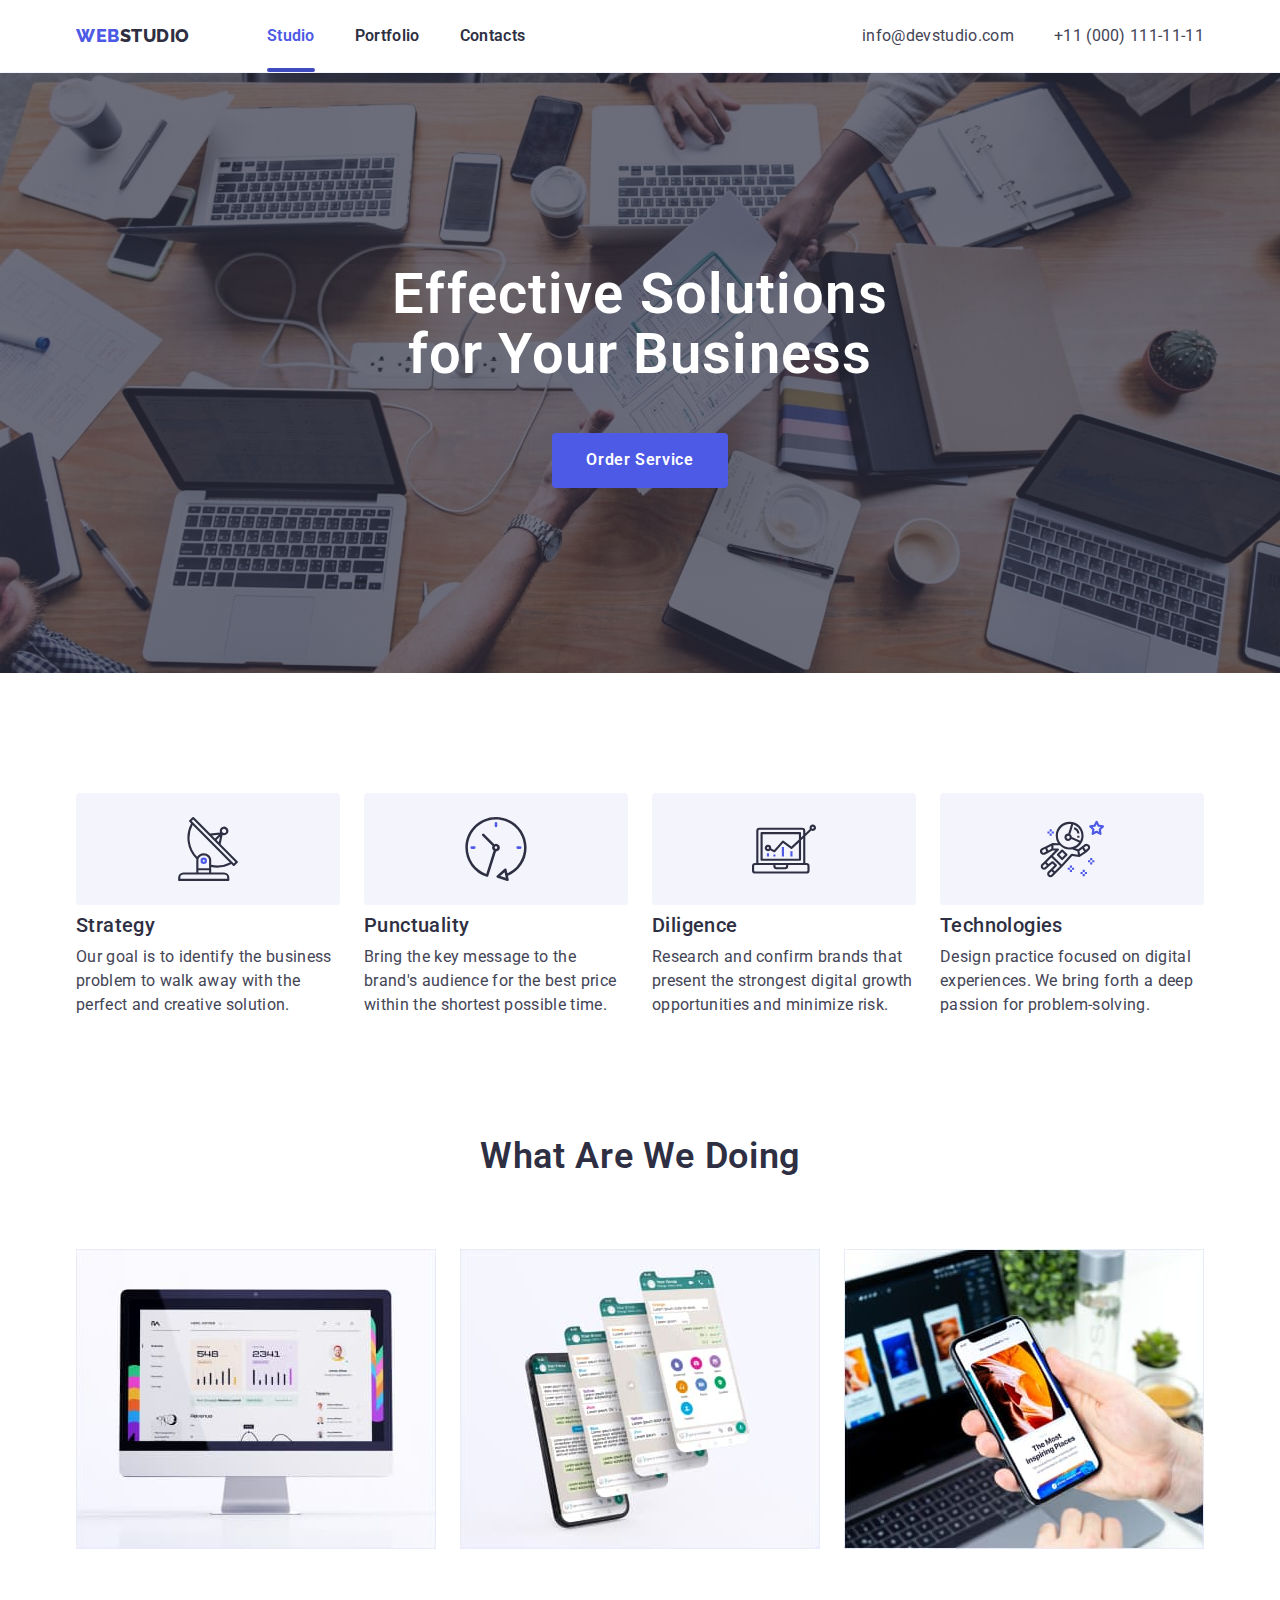
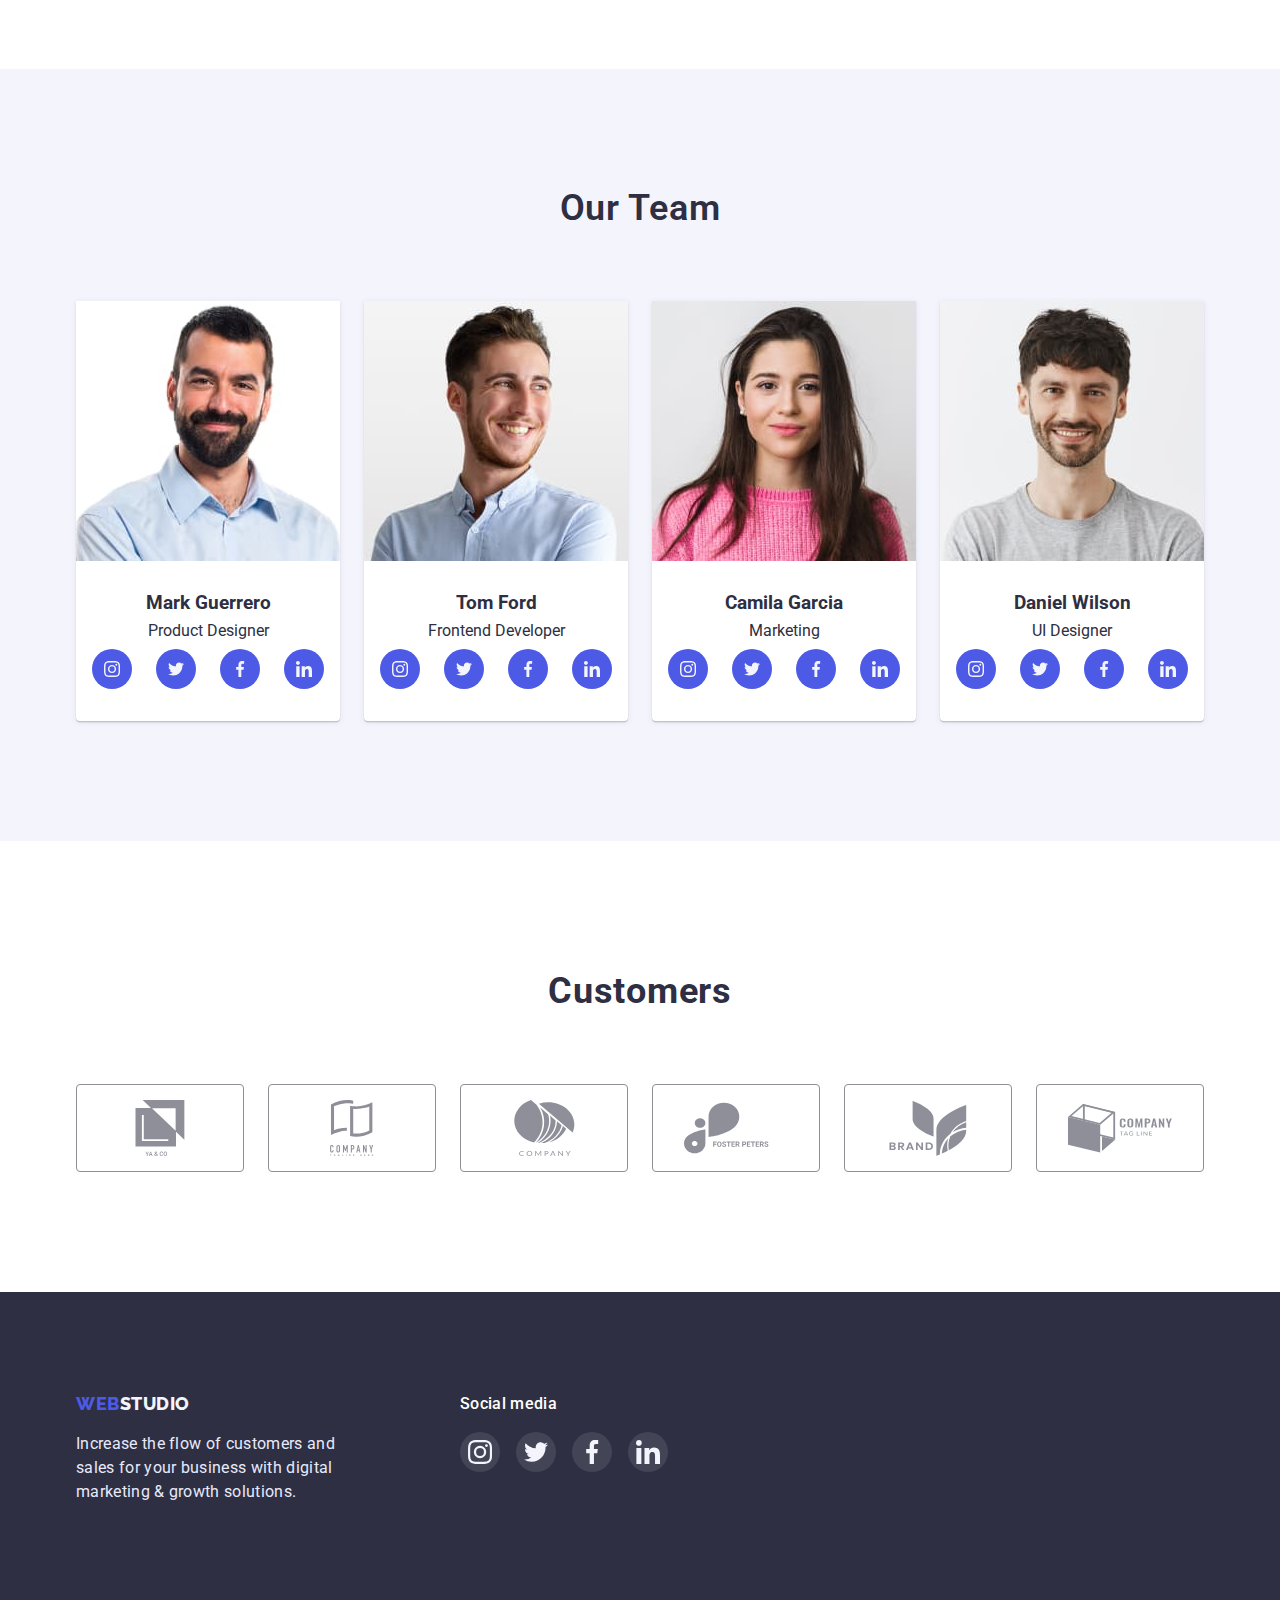
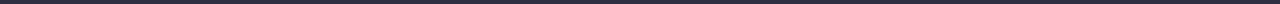
==== index.html @ 2e9d2b11 "hw6" ====
<!DOCTYPE html>
<html lang="en">
  <head>
    <meta charset="UTF-8" />
    <meta http-equiv="X-UA-Compatible" content="IE=edge" />
    <meta name="viewport" content="width=device-width, initial-scale=1.0" />
    <title>Webstudio</title>

    <link rel="preconnect" href="https://fonts.googleapis.com" />
    <link rel="preconnect" href="https://fonts.gstatic.com" crossorigin />
    <link
      href="https://fonts.googleapis.com/css2?family=Montserrat:wght@400;700&family=Raleway:wght@800&family=Roboto:wght@400;500;700;900&display=swap"
      rel="stylesheet"
    />
    <link
      rel="stylesheet"
      href="https://cdnjs.cloudflare.com/ajax/libs/modern-normalize/1.1.0/modern-normalize.min.css"
    />

    <link rel="stylesheet" href="./css/styles.css" />
  </head>
  <body>
    <header class="header">
      <div class="main-header container">
        <nav class="div-line">
          <a href="" class="webstudio link">Web<span>studio</span></a>
          <ul class="site-nav list">
            <li class="items">
              <a href="./index.html" class="studio link current">Studio</a>
            </li>
            <li class="items">
              <a href="./portfolio.html" class="portfolio link">Portfolio</a>
            </li>
            <li class="items"><a href="" class="contacts link">Contacts</a></li>
          </ul>
        </nav>
        <ul class="contacts-nav list">
          <li class="items-contacts">
            <a href="mailto:info@devstudio.com" class="mailto link">
              info@devstudio.com</a
            >
          </li>
          <li class="items-contacts">
            <a href="tel:+110001111111" class="tel link">
              +11 (000) 111-11-11</a
            >
          </li>
        </ul>
      </div>
    </header>
    <main>
      <div class="overlay">
        <section class="section-h1">
          <div class="container">
            <h1 class="main-title">Effective Solutions for Your Business</h1>
            <button type="button" class="oder-service-button" data-modal-open>
              Order Service
            </button>
          </div>
        </section>
      </div>
      <section class="section">
        <div class="container">
          <h2 class="visually-hidden">Our skills</h2>
          <ul class="our-skills-list list">
            <li class="skills-items">
              <div class="skills-icons">
                <svg width="64px" height="64px">
                  <use href="./images/icons.svg#icon-antenna"></use>
                </svg>
              </div>
              <h3 class="strategy">Strategy</h3>
              <p class="strategy-paragraph">
                Our goal is to identify the business problem to walk away with
                the perfect and creative solution.
              </p>
            </li>
            <li class="skills-items">
              <div class="skills-icons">
                <svg width="64px" height="64px">
                  <use href="./images/icons.svg#icon-clock"></use>
                </svg>
              </div>
              <h3 class="punctuality">Punctuality</h3>
              <p class="punctuality-paragraph">
                Bring the key message to the brand's audience for the best price
                within the shortest possible time.
              </p>
            </li>
            <li class="skills-items">
              <div class="skills-icons">
                <svg width="64px" height="64px">
                  <use href="./images/icons.svg#icon-diagram"></use>
                </svg>
              </div>
              <h3 class="diligence">Diligence</h3>
              <p class="diligence-paragraph">
                Research and confirm brands that present the strongest digital
                growth opportunities and minimize risk.
              </p>
            </li>
            <li class="skills-items">
              <div class="skills-icons">
                <svg width="64px" height="64px">
                  <use href="./images/icons.svg#icon-astronaut"></use>
                </svg>
              </div>
              <h3 class="technologies">Technologies</h3>
              <p class="technologies-paragraph">
                Design practice focused on digital experiences. We bring forth a
                deep passion for problem-solving.
              </p>
            </li>
          </ul>
        </div>
      </section>
      <section class="section-additional">
        <div class="container">
          <h2 class="services">What Are We Doing</h2>
          <ul class="services-list list">
            <li class="services-items">
              <img
                src="./images/imagine1.jpg"
                alt="img"
                width="360"
                height="300"
              />
            </li>
            <li class="services-items">
              <img
                src="./images/imagine2.jpg"
                alt="img"
                width="360"
                height="300"
              />
            </li>
            <li class="services-items">
              <img
                src="./images/imagine3.jpg"
                alt="img"
                width="360"
                height="300"
              />
            </li>
          </ul>
        </div>
      </section>
      <section class="section-our-team section">
        <div class="container">
          <h2 class="our-team">Our Team</h2>
          <ul class="our-team-list list">
            <li class="our-team-items">
              <img
                src="./images/imgman1.jpg"
                alt="img"
                width="264"
                height="260"
              />
              <div class="staff-main">
                <h3 class="staff">Mark Guerrero</h3>
                <p>Product Designer</p>
                <ul class="our-team-social-list list">
                  <li class="our-team-social-item">
                    <a href="" class="our-team-social-link link">
                      <svg class="our-team-icons" width="16px" height="16px">
                        <use href="./images/icons.svg#icon-instagram"></use>
                      </svg>
                    </a>
                  </li>
                  <li class="our-team-social-item">
                    <a href="" class="our-team-social-link link">
                      <svg class="our-team-icons" width="16px" height="16px">
                        <use href="./images/icons.svg#icon-twitter"></use>
                      </svg>
                    </a>
                  </li>
                  <li class="our-team-social-item">
                    <a href="" class="our-team-social-link link">
                      <svg class="our-team-icons" width="16px" height="16px">
                        <use href="./images/icons.svg#icon-facebook"></use>
                      </svg>
                    </a>
                  </li>
                  <li class="our-team-social-item">
                    <a href="" class="our-team-social-link link">
                      <svg class="our-team-icons" width="16px" height="16px">
                        <use href="./images/icons.svg#icon-linkedin"></use>
                      </svg>
                    </a>
                  </li>
                </ul>
              </div>
            </li>
            <li class="our-team-items">
              <img
                src="./images/imgman2.jpg"
                alt="img"
                width="264"
                height="260"
              />
              <div class="staff-main">
                <h3 class="staff">Tom Ford</h3>
                <p>Frontend Developer</p>
                <ul class="our-team-social-list list">
                  <li class="our-team-social-item">
                    <a href="" class="our-team-social-link link">
                      <svg class="our-team-icons" width="16px" height="16px">
                        <use href="./images/icons.svg#icon-instagram"></use>
                      </svg>
                    </a>
                  </li>
                  <li class="our-team-social-item">
                    <a href="" class="our-team-social-link link">
                      <svg class="our-team-icons" width="16px" height="16px">
                        <use href="./images/icons.svg#icon-twitter"></use>
                      </svg>
                    </a>
                  </li>
                  <li class="our-team-social-item">
                    <a href="" class="our-team-social-link link">
                      <svg class="our-team-icons" width="16px" height="16px">
                        <use href="./images/icons.svg#icon-facebook"></use>
                      </svg>
                    </a>
                  </li>
                  <li class="our-team-social-item">
                    <a href="" class="our-team-social-link link">
                      <svg class="our-team-icons" width="16px" height="16px">
                        <use href="./images/icons.svg#icon-linkedin"></use>
                      </svg>
                    </a>
                  </li>
                </ul>
              </div>
            </li>
            <li class="our-team-items">
              <img
                src="./images/imgwoman.jpg"
                alt="img"
                width="264"
                height="260"
              />
              <div class="staff-main">
                <h3 class="staff">Camila Garcia</h3>
                <p>Marketing</p>
                <ul class="our-team-social-list list">
                  <li class="our-team-social-item">
                    <a href="" class="our-team-social-link link">
                      <svg class="our-team-icons" width="16px" height="16px">
                        <use href="./images/icons.svg#icon-instagram"></use>
                      </svg>
                    </a>
                  </li>
                  <li class="our-team-social-item">
                    <a href="" class="our-team-social-link link">
                      <svg class="our-team-icons" width="16px" height="16px">
                        <use href="./images/icons.svg#icon-twitter"></use>
                      </svg>
                    </a>
                  </li>
                  <li class="our-team-social-item">
                    <a href="" class="our-team-social-link link">
                      <svg class="our-team-icons" width="16px" height="16px">
                        <use href="./images/icons.svg#icon-facebook"></use>
                      </svg>
                    </a>
                  </li>
                  <li class="our-team-social-item">
                    <a href="" class="our-team-social-link link">
                      <svg class="our-team-icons" width="16px" height="16px">
                        <use href="./images/icons.svg#icon-linkedin"></use>
                      </svg>
                    </a>
                  </li>
                </ul>
              </div>
            </li>
            <li class="our-team-items">
              <img
                src="./images/imgman3.jpg"
                alt="img"
                width="264"
                height="260"
              />
              <div class="staff-main">
                <h3 class="staff">Daniel Wilson</h3>
                <p>UI Designer</p>
                <ul class="our-team-social-list list">
                  <li class="our-team-social-item">
                    <a href="" class="our-team-social-link link">
                      <svg class="our-team-icons" width="16px" height="16px">
                        <use href="./images/icons.svg#icon-instagram"></use>
                      </svg>
                    </a>
                  </li>
                  <li class="our-team-social-item">
                    <a href="" class="our-team-social-link link">
                      <svg class="our-team-icons" width="16px" height="16px">
                        <use href="./images/icons.svg#icon-twitter"></use>
                      </svg>
                    </a>
                  </li>
                  <li class="our-team-social-item">
                    <a href="" class="our-team-social-link link">
                      <svg class="our-team-icons" width="16px" height="16px">
                        <use href="./images/icons.svg#icon-facebook"></use>
                      </svg>
                    </a>
                  </li>
                  <li class="our-team-social-item">
                    <a href="" class="our-team-social-link link">
                      <svg class="our-team-icons" width="16px" height="16px">
                        <use href="./images/icons.svg#icon-linkedin"></use>
                      </svg>
                    </a>
                  </li>
                </ul>
              </div>
            </li>
          </ul>
        </div>
      </section>
      <section class="customers">
        <div class="container">
          <h2 class="customers-title">Customers</h2>
          <ul class="customers-list list">
            <li class="customers-item">
              <a href="" class="customers-link link">
                <svg class="customers-icons" width="104px" height="56px">
                  <use href="./images/icons.svg#icon-yago"></use>
                </svg>
              </a>
            </li>
            <li class="customers-item">
              <a href="" class="customers-link link">
                <svg class="customers-icons" width="104px" height="56px">
                  <use href="./images/icons.svg#icon-company-1"></use>
                </svg>
              </a>
            </li>
            <li class="customers-item">
              <a href="" class="customers-link link">
                <svg class="customers-icons" width="104px" height="56px">
                  <use href="./images/icons.svg#icon-company-2"></use>
                </svg>
              </a>
            </li>
            <li class="customers-item">
              <a href="" class="customers-link link">
                <svg class="customers-icons" width="104px" height="56px">
                  <use href="./images/icons.svg#icon-foster"></use>
                </svg>
              </a>
            </li>
            <li class="customers-item">
              <a href="" class="customers-link link">
                <svg class="customers-icons" width="104px" height="56px">
                  <use href="./images/icons.svg#icon-brand"></use>
                </svg>
              </a>
            </li>
            <li class="customers-item">
              <a href="" class="customers-link link">
                <svg class="customers-icons" width="104px" height="56px">
                  <use href="./images/icons.svg#icon-company-3"></use>
                </svg>
              </a>
            </li>
          </ul>
        </div>
      </section>
    </main>
    <footer class="webstudio-background">
      <div class="container">
        <div class="footer-addition">
          <div class="footer-description">
            <a href="" class="webstudio-down link"> <span>Web</span>studio</a>
            <p class="p-webstudio">
              Increase the flow of customers and sales for your business with
              digital marketing & growth solutions.
            </p>
          </div>
          <div class="footer-social-media">
            <p class="footer-title">Social media</p>
            <ul class="footer-list list">
              <li class="footer-item">
                <a href="" class="footer-link link">
                  <svg class="footer-icons" width="24px" height="24px">
                    <use href="./images/icons.svg#icon-instagram"></use>
                  </svg>
                </a>
              </li>
              <li class="footer-item">
                <a href="" class="footer-link link">
                  <svg class="footer-icons" width="24px" height="24px">
                    <use href="./images/icons.svg#icon-twitter"></use>
                  </svg>
                </a>
              </li>
              <li class="footer-item">
                <a href="" class="footer-link link">
                  <svg class="footer-icons" width="24px" height="24px">
                    <use href="./images/icons.svg#icon-facebook"></use>
                  </svg>
                </a>
              </li>
              <li class="footer-item">
                <a href="" class="footer-link link">
                  <svg class="footer-icons" width="24px" height="24px">
                    <use href="./images/icons.svg#icon-linkedin"></use>
                  </svg>
                </a>
              </li>
            </ul>
          </div>
        </div>
      </div>
    </footer>

    <div class="backdrop is-hidden" data-modal>
      <div class="modal">
        <button type="button" class="modal-btn-close" data-modal-close>
          <svg class="modal-close-svg" width="8px" height="8px">
            <use
              class="modal-close-icon"
              href="./images/close-black.svg#icon-close-black"
            ></use>
          </svg>
        </button>
      </div>
    </div>

    <script src="./js/modal.js"></script>
  </body>
</html>
---- css/styles.css ----
html {
  box-sizing: border-box;
}
*,
* ::before,
* ::after {
  box-sizing: inherit;
}

:root {
  --main-color: #2e2f42;
  --background-color: #f4f4fd;
  --button-color: #4d5ae5;
  --addition-color: #434455;
  --letter-spacing: 0.02em;
}

p,
h1,
h2,
h3,
h4,
h5,
h6 {
  margin: 0;
}

ul {
  margin: 0;
  padding-left: 0;
}

body {
  font-family: "Roboto", sans-serif;
  color: var(--main-color);
}

.header {
  border-bottom: 0.5px solid #f4f4fd;
  box-shadow: 0px 2px 1px rgba(46, 47, 66, 0.08),
    0px 1px 1px rgba(46, 47, 66, 0.16), 0px 1px 6px rgba(46, 47, 66, 0.08);
}

img {
  display: block;
  width: 100%;
  height: auto;
}

.main-header {
  display: flex;
  justify-content: space-between;
  align-items: center;
}

.site-nav {
  display: flex;
  margin-left: 77px;
}

.site-nav .items:not(:last-child) {
  margin-right: 40px;
}

.contacts-nav {
  display: flex;
  margin-left: auto;
}
.contacts-nav .items-contacts:not(:last-child) {
  margin-right: 40px;
}
.div-line {
  display: flex;
  align-items: center;
}

.list {
  list-style: none;
}
.link {
  text-decoration: none;
}

.items {
  position: relative;
  display: block;
  padding-top: 24px;
  padding-bottom: 24px;
}

.items::after {
  content: "";
  position: absolute;
  left: 0;
  bottom: 0;
  display: block;
  width: 100%;
  height: 4px;
  background-color: #404bbf;
  border-radius: 2px;
  transform: scaleX(0);
  transition: transform 250ms cubic-bezier(0.4, 0, 0.2, 1),
    opacity 250ms cubic-bezier(0.4, 0, 0.2, 1);
}

.items:hover::after {
  transform: scaleX(1);
}

.main-section {
  padding-top: 96px;
  padding-bottom: 120px;
}

.all-button {
  font-weight: 600;
  font-size: 16px;
  line-height: 1.5;
  letter-spacing: 0.04em;
  color: var(--button-color);
  background-color: var(--background-color);
  cursor: pointer;

  display: inline-block;
  min-width: 69px;
  padding-left: 24px;
  padding-right: 24px;
  padding-top: 12px;
  padding-bottom: 12px;
  border-radius: 4px;
  border-color: transparent;
  transition: background-color 250ms cubic-bezier(0.4, 0, 0.2, 1),
    box-shadow 250ms cubic-bezier(0.4, 0, 0.2, 1),
    color 250ms cubic-bezier(0.4, 0, 0.2, 1),
    border-color 250ms cubic-bezier(0.4, 0, 0.2, 1);
}
.all-button:hover,
.all-button:focus {
  background-color: #404bbf;
  color: #ffffff;
  box-shadow: 0px 3px 1px rgba(0, 0, 0, 0.1), 0px 2px 1px rgba(0, 0, 0, 0.08),
    0px 2px 2px rgba(0, 0, 0, 0.12);
}

.website-button {
  font-weight: 600;
  font-size: 16px;
  line-height: 1.5;
  letter-spacing: 0.04em;
  color: var(--button-color);
  background-color: var(--background-color);
  cursor: pointer;

  display: inline-block;
  min-width: 116px;
  padding: 12px 24px;
  border-radius: 4px;
  border-color: transparent;
  align-items: center;
  transition: background-color 250ms cubic-bezier(0.4, 0, 0.2, 1),
    box-shadow 250ms cubic-bezier(0.4, 0, 0.2, 1),
    color 250ms cubic-bezier(0.4, 0, 0.2, 1),
    border-color 250ms cubic-bezier(0.4, 0, 0.2, 1);
}

.website-button:hover,
.website-button:focus {
  background-color: #404bbf;
  color: #ffffff;
  box-shadow: 0px 3px 1px rgba(0, 0, 0, 0.1), 0px 2px 1px rgba(0, 0, 0, 0.08),
    0px 2px 2px rgba(0, 0, 0, 0.12);
}

.app-button {
  font-weight: 600;
  font-size: 16px;
  line-height: 1.5;
  letter-spacing: 0.04em;
  color: var(--button-color);
  background-color: var(--background-color);
  cursor: pointer;

  display: inline-block;
  min-width: 78px;
  padding: 12px 24px;
  border-radius: 4px;
  border-color: transparent;
  transition: background-color 250ms cubic-bezier(0.4, 0, 0.2, 1),
    box-shadow 250ms cubic-bezier(0.4, 0, 0.2, 1),
    color 250ms cubic-bezier(0.4, 0, 0.2, 1),
    border-color 250ms cubic-bezier(0.4, 0, 0.2, 1);
}

.portfolio-list {
  display: flex;
  margin-bottom: 72px;
  justify-content: center;
}
.portfolio-list .portfolio-items:not(:last-child) {
  margin-right: 24px;
}

.app-button:hover,
.app-button:focus {
  background-color: #404bbf;
  color: #ffffff;
  box-shadow: 0px 3px 1px rgba(0, 0, 0, 0.1), 0px 2px 1px rgba(0, 0, 0, 0.08),
    0px 2px 2px rgba(0, 0, 0, 0.12);
}

.design-button {
  font-weight: 600;
  font-size: 16px;
  line-height: 1.5;
  letter-spacing: 0.04em;
  color: var(--button-color);
  background-color: var(--background-color);
  cursor: pointer;

  display: inline-block;
  min-width: 101px;
  padding: 12px 24px;
  border-radius: 4px;
  border-color: transparent;
  transition: background-color 250ms cubic-bezier(0.4, 0, 0.2, 1),
    box-shadow 250ms cubic-bezier(0.4, 0, 0.2, 1),
    color 250ms cubic-bezier(0.4, 0, 0.2, 1),
    border-color 250ms cubic-bezier(0.4, 0, 0.2, 1);
}

.design-button:hover,
.design-button:focus {
  background-color: #404bbf;
  color: #ffffff;
  box-shadow: 0px 3px 1px rgba(0, 0, 0, 0.1), 0px 2px 1px rgba(0, 0, 0, 0.08),
    0px 2px 2px rgba(0, 0, 0, 0.12);
}

.marketing-button {
  font-weight: 600;
  font-size: 16px;
  line-height: 1.5;
  letter-spacing: 0.04em;
  color: var(--button-color);
  background-color: var(--background-color);
  cursor: pointer;

  display: inline-block;
  min-width: 126px;
  padding: 12px 24px;
  border-radius: 4px;
  border-color: transparent;
  transition: background-color 250ms cubic-bezier(0.4, 0, 0.2, 1),
    box-shadow 250ms cubic-bezier(0.4, 0, 0.2, 1),
    color 250ms cubic-bezier(0.4, 0, 0.2, 1),
    border-color 250ms cubic-bezier(0.4, 0, 0.2, 1);
}

.marketing-button:hover,
.marketing-button:focus {
  background-color: #404bbf;
  color: #ffffff;
  box-shadow: 0px 3px 1px rgba(0, 0, 0, 0.1), 0px 2px 1px rgba(0, 0, 0, 0.08),
    0px 2px 2px rgba(0, 0, 0, 0.12);
}

.webstudio {
  font-family: "Raleway";
  font-style: normal;
  font-weight: 800;
  font-size: 18px;
  line-height: 1.33;
  letter-spacing: 0.03em;
  text-transform: uppercase;
  color: #4d5ae5;
}
.webstudio > span {
  font-family: "Raleway";
  font-weight: 800;
  font-size: 18px;
  line-height: 1.33;
  letter-spacing: 0.03em;
  color: var(--main-color);
}

.studio {
  font-weight: 600;
  font-size: 16px;
  line-height: 1.5;
  letter-spacing: var(--letter-spacing);
  color: var(--main-color);
  transition: color 250ms cubic-bezier(0.4, 0, 0.2, 1);
}
.studio:hover,
.studio:focus {
  color: #4d5ae5;
}

.portfolio {
  font-weight: 600;
  font-size: 16px;
  line-height: 1.5;
  letter-spacing: var(--letter-spacing);
  color: var(--main-color);
  transition: color 250ms cubic-bezier(0.4, 0, 0.2, 1);
}

.portfolio:hover,
.portfolio:focus {
  color: #4d5ae5;
}

.contacts {
  font-weight: 600;
  font-size: 16px;
  line-height: 1.5;
  letter-spacing: var(--letter-spacing);
  color: var(--main-color);
  transition: color 250ms cubic-bezier(0.4, 0, 0.2, 1);
}

.contacts:hover,
.contacts:focus {
  color: #4d5ae5;
}

.current::after {
  content: "";
  position: absolute;
  left: 0;
  bottom: 0;
  display: block;
  width: 100%;
  height: 4px;
  background-color: #404bbf;
  border-radius: 2px;
  opacity: 1;
}
.current.studio {
  color: #4d5ae5;
}
.current.portfolio {
  color: #4d5ae5;
}

.mailto {
  font-size: 16px;
  line-height: 1.5;
  letter-spacing: var(--letter-spacing);
  color: var(--addition-color);
  transition: color 250ms cubic-bezier(0.4, 0, 0.2, 1);
}
.mailto:hover,
.mailto:focus {
  color: #4d5ae5;
  transition: color 250ms cubic-bezier(0.4, 0, 0.2, 1);
}
.tel {
  font-size: 16px;
  line-height: 1.5;
  letter-spacing: var(--letter-spacing);
  color: var(--addition-color);
  transition: color 250ms cubic-bezier(0.4, 0, 0.2, 1);
}
.tel:hover,
.tel:focus {
  color: #4d5ae5;
}
.p-webstudio {
  font-size: 16px;
  line-height: 1.5;
  letter-spacing: var(--letter-spacing);
  color: #e7e9fc;
  margin-top: 16px;
  width: 264px;
}

.suggestion-list {
  display: flex;
  flex-wrap: wrap;
}

.suggestion-elements {
  position: relative;
  overflow: hidden;
  width: 360px;
  margin-right: 24px;
  margin-bottom: 48px;
}

.suggestion-elements:nth-child(3n) {
  margin-right: 0px;
}

.suggestion-elements:nth-last-child(-n + 3) {
  margin-bottom: 0px;
}

.suggestions {
  font-weight: 600;
  font-size: 20px;
  line-height: 1.2;
  letter-spacing: var(--letter-spacing);
  color: var(--main-color);
  margin-bottom: 8px;
}
.suggestions-paragraph {
  font-size: 16px;
  line-height: 1.5;
  letter-spacing: var(--letter-spacing);
  color: var(--addition-color);
}

.main-suggestions {
  padding-bottom: 32px;
  padding-left: 16px;
  padding-top: 32px;
  border-left: 0.5px solid #f4f4fd;
  border-bottom: 0.5px solid #f4f4fd;
  border-right: 0.5px solid #f4f4fd;
  box-shadow: 0px 1px 6px rgba(46, 47, 66, 0.08);
}

.suggestion:hover {
  box-shadow: 0 1px 6px rgb(46 47 66 / 8%);
}
.suggestion {
  display: block;
  transition: box-shadow 250ms cubic-bezier(0.4, 0, 0.2, 1);
}
.suggestion-elements:hover {
  box-shadow: 0 1px 6px rgb(46 47 66 / 8%), 0 1px 1px rgb(46 47 66 / 16%),
    0 2px 1px rgb(46 47 66 / 8%);
}

.portfolio-animation {
  position: relative;
  overflow: hidden;
}

.portfolio-overlay {
  position: absolute;
  top: 0;
  left: 0;
  width: 100%;
  height: 100%;
  background-color: #4d5ae5;
  color: #ffffff;
  padding: 40px 32px;
  overflow: auto;
  transform: translateY(100%);
  transition: transform 250ms cubic-bezier(0.4, 0, 0.2, 1);
  font-weight: 400;
  font-size: 16px;
  line-height: 1.5;
}

.suggestion-elements:hover .portfolio-overlay {
  transform: translateY(0%);
  transition: transform 250ms cubic-bezier(0.4, 0, 0.2, 1);
}

.webstudio-down {
  font-family: "Raleway";
  font-weight: 800;
  font-size: 18px;
  line-height: 1.33;
  letter-spacing: 0.03em;
  text-transform: uppercase;
  color: #f4f4fd;
}
.webstudio-background {
  background-color: var(--main-color);
  padding-top: 100px;
  padding-bottom: 100px;
}

.webstudio-down > span {
  font-family: "Raleway";
  font-style: normal;
  font-weight: 800;
  font-size: 18px;
  line-height: 1.16;
  letter-spacing: 0.03em;
  text-transform: uppercase;
  color: #4d5ae5;
}

.oder-service-button {
  font-weight: 600;
  font-size: 16px;
  line-height: 1.18;
  letter-spacing: 0.04em;
  color: #ffffff;
  background-color: #4d5ae5;
  cursor: pointer;

  display: inline-block;
  min-width: 170px;
  padding-left: 32px;
  padding-right: 32px;
  padding-top: 16px;
  padding-bottom: 16px;
  border-radius: 4px;
  border-color: transparent;
  transition: background-color 250ms cubic-bezier(0.4, 0, 0.2, 1);
}

.oder-service-button:hover,
.oder-service-button:focus {
  background-color: #404bbf;
}

.overlay {
  max-width: 1440px;
  height: 600px;
  margin-left: auto;
  margin-right: auto;
  background-color: var(--addition-color);
  background-image: linear-gradient(
      to right,
      rgba(46, 47, 66, 0.7),
      rgba(46, 47, 66, 0.7)
    ),
    url(../images/hw4/main\ background.jpg);
  background-repeat: no-repeat;
  background-position: center;
  background-size: cover;
}
.section-h1 {
  padding-top: 192px;
  padding-bottom: 192px;
  text-align: center;
}

.main-title {
  width: 496px;
  text-align: center;
  color: #ffffff;
  font-weight: 600;
  font-size: 56px;
  line-height: 1.07;
  letter-spacing: var(--letter-spacing);

  margin-bottom: 48px;
  margin-left: auto;
  margin-right: auto;
}
.section-our-team {
  background-color: #f4f4fd;
}
.visually-hidden {
  position: absolute;
  white-space: nowrap;
  width: 1px;
  height: 1px;
  overflow: hidden;
  border: 0;
  padding: 0;
  clip: rect(0 0 0 0);
  clip-path: inset(50%);
  margin: -1px;
}

.customers {
  padding-top: 130px;
  padding-bottom: 120px;
}
.customers-title {
  font-weight: 700;
  font-size: 36px;
  text-align: center;
  color: var(--main-color);
  letter-spacing: var(--letter-spacing);
  text-transform: capitalize;
  margin-bottom: 72px;
}

.customers-list {
  display: flex;
  gap: 24px;
  justify-content: center;
}

.customers-item {
  width: 168px;
  height: 88px;
}
.customers-link {
  width: 100%;
  height: 100%;
  display: flex;
  align-items: center;
  justify-content: center;
  border: 1px solid #8e8f99;
  border-radius: 4px;
  transition: border-color 250ms cubic-bezier(0.4, 0, 0.2, 1);
}

.customers-link:hover .customers-icons {
  fill: #404bbf;
}
.customers-link:hover {
  border-color: #404bbf;
}
.customers-icons {
  fill: #8e8f99;
  transition: fill 250ms cubic-bezier(0.4, 0, 0.2, 1);
}
.customers-icons:hover {
  fill: #404bbf;
}

.our-skills-list {
  display: flex;
}

.our-skills-list .skills-items:not(:last-child) {
  margin-right: 24px;
}

.skills-icons {
  background-color: #f4f4fd;
  border-radius: 4px;
  height: 112px;
  margin-bottom: 8px;
  display: flex;
  justify-content: center;
  align-items: center;
}

.strategy {
  font-weight: 500;
  font-size: 20px;
  line-height: 1.2;
  letter-spacing: var(--letter-spacing);
  color: var(--main-color);
  margin-bottom: 8px;
}
.punctuality {
  font-weight: 500;
  font-size: 20px;
  line-height: 1.2;
  letter-spacing: var(--letter-spacing);
  color: var(--main-color);
  margin-bottom: 8px;
}
.diligence {
  font-weight: 500;
  font-size: 20px;
  line-height: 1.2;
  letter-spacing: var(--letter-spacing);
  color: var(--main-color);
  margin-bottom: 8px;
}
.technologies {
  font-weight: 500;
  font-size: 20px;
  line-height: 1.2;
  letter-spacing: var(--letter-spacing);
  color: var(--main-color);
  margin-bottom: 8px;
}

.services {
  font-weight: 600;
  font-size: 36px;
  line-height: 1.11;
  letter-spacing: var(--letter-spacing);
  text-transform: capitalize;
  color: var(--main-color);
  margin-bottom: 72px;
  text-align: center;
}

.services-list {
  display: flex;
}

.services-list .services-items:not(:last-child) {
  margin-right: 24px;
}

.our-team {
  font-weight: 600;
  font-size: 36px;
  line-height: 1.11;
  letter-spacing: var(--letter-spacing);
  text-transform: capitalize;
  color: var(--main-color);
  margin-bottom: 72px;
  text-align: center;
}

.our-team-list {
  display: flex;
  text-align: center;
  justify-content: center;
}

.our-team-list .our-team-items:not(:last-child) {
  margin-right: 24px;
}

.our-team-items {
  background-color: #ffffff;
  border-radius: 0px 0px 4px 4px;
  text-align: center;
  box-shadow: 0px 1px 6px rgba(46, 47, 66, 0.08),
    0px 1px 1px rgba(46, 47, 66, 0.16), 0px 2px 1px rgba(46, 47, 66, 0.08);
}

.our-team-social-list {
  margin-top: 8px;
  gap: 24px;
  display: flex;
  justify-content: center;
}
.our-team-social-item {
  width: 40px;
  height: 40px;
}
.our-team-social-link {
  width: 100%;
  height: 100%;
  background-color: #4d5ae5;
  border-radius: 50%;
  display: flex;
  align-items: center;
  justify-content: center;
  transition: background-color 250ms cubic-bezier(0.4, 0, 0.2, 1);
}
.our-team-social-link:hover {
  background-color: #404bbf;
}
.staff {
  margin-bottom: 8px;
}

.staff-main {
  padding-bottom: 32px;
  padding-top: 32px;
}

.strategy-paragraph {
  font-size: 16px;
  line-height: 1.5;
  letter-spacing: var(--letter-spacing);
  color: var(--addition-color);
  min-width: 264px;
}

.punctuality-paragraph {
  font-size: 16px;
  line-height: 1.5;
  letter-spacing: var(--letter-spacing);
  color: var(--addition-color);
  min-width: 264px;
}

.diligence-paragraph {
  font-size: 16px;
  line-height: 1.5;
  letter-spacing: var(--letter-spacing);
  color: var(--addition-color);
  min-width: 264px;
}

.technologies-paragraph {
  font-size: 16px;
  line-height: 1.5;
  letter-spacing: var(--letter-spacing);
  color: var(--addition-color);
  min-width: 264px;
}

.container {
  width: 1158px;
  padding-left: 15px;
  padding-right: 15px;
  margin-left: auto;
  margin-right: auto;
}
.section {
  padding-top: 120px;
  padding-bottom: 120px;
}
.section-additional {
  padding-bottom: 120px;
}

.footer-addition {
  display: flex;
  gap: 120px;
}
.footer-title {
  font-weight: 500;
  font-size: 16px;
  line-height: 1.5;
  letter-spacing: 0.02em;
  color: #ffffff;
}
.footer-list {
  margin-top: 16px;
  gap: 16px;
  display: flex;
  justify-content: center;
}
.footer-item {
  width: 40px;
  height: 40px;
}
.footer-link {
  width: 100%;
  height: 100%;
  background-color: rgba(255, 255, 255, 0.1);
  border-radius: 50%;
  display: flex;
  align-items: center;
  justify-content: center;
  transition: background-color 250ms cubic-bezier(0.4, 0, 0.2, 1);
}
.footer-link:hover {
  background-color: #31d0aa;
}

.backdrop {
  position: fixed;
  top: 0;
  left: 0;
  width: 100%;
  height: 100%;
  opacity: 1;
  background-color: rgba(46, 47, 66, 0.4);
  transition: opacity 250ms cubic-bezier(0.4, 0, 0.2, 1);
}

.backdrop.is-hidden {
  opacity: 0;
  pointer-events: none;
}

.modal {
  position: absolute;
  top: 50%;
  left: 50%;
  transform: translate(-50%, -50%);
  width: 408px;
  height: 576px;
  background-color: #fcfcfc;
  box-shadow: 0 1px 1px rgba(0, 0, 0, 0.14), 0 1px 3px rgba(0, 0, 0, 0.12),
    0 2px 1px rgba(0, 0, 0, 0.2);
  border-radius: 4px;
  transition: transform 250ms cubic-bezier(0.4, 0, 0.2, 1);
}

.modal-btn-close {
  position: absolute;
  right: 24px;
  top: 24px;
  display: flex;
  justify-content: center;
  align-items: center;
  width: 24px;
  height: 24px;
  background-color: #e7e9fc;
  border: 1px solid rgba(0, 0, 0, 0.1);
  border-radius: 50%;
  cursor: pointer;
  transition: background-color 250ms cubic-bezier(0.4, 0, 0.2, 1);
}

.modal-btn-close:hover {
  background-color: #404bbf;
}
.modal-btn-close:hover .modal-close-svg {
  fill: #ffffff;
}
.modal-close-svg{
  transition: color 250ms cubic-bezier(0.4, 0, 0.2, 1);
}
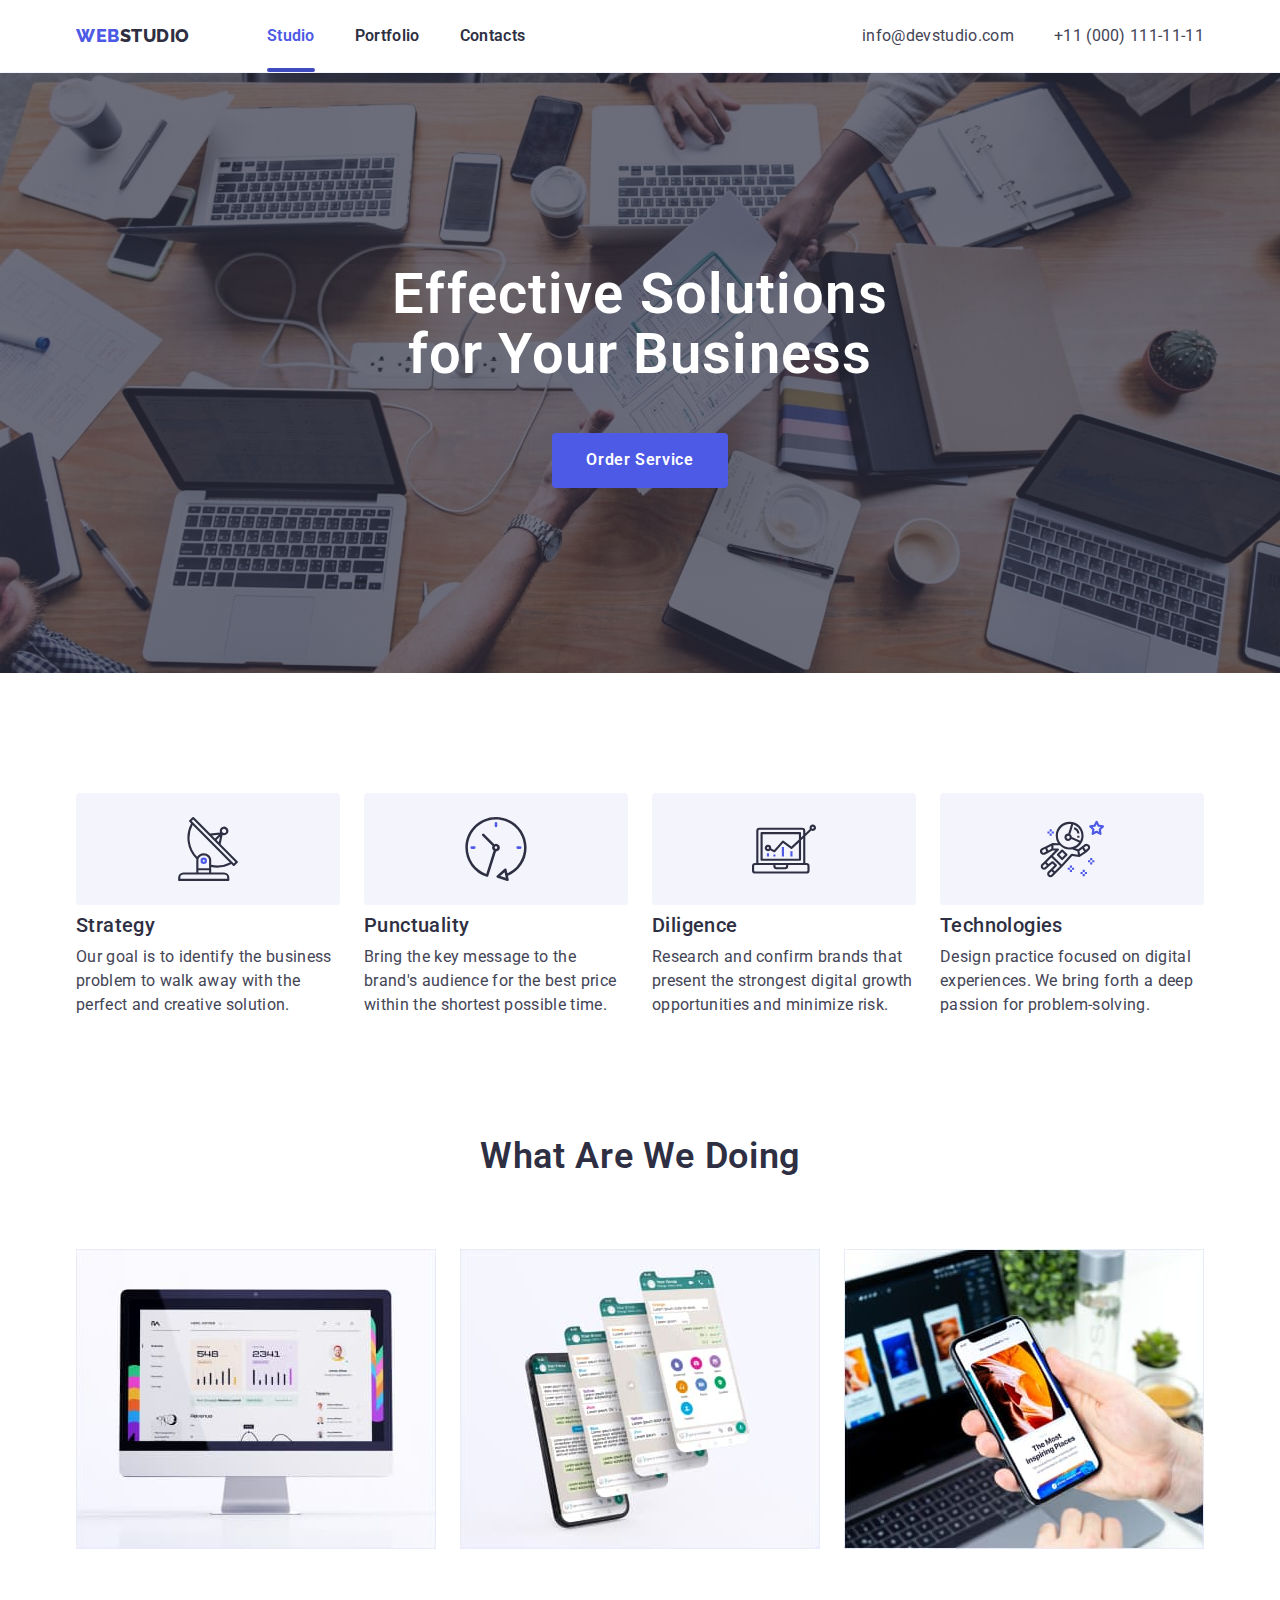
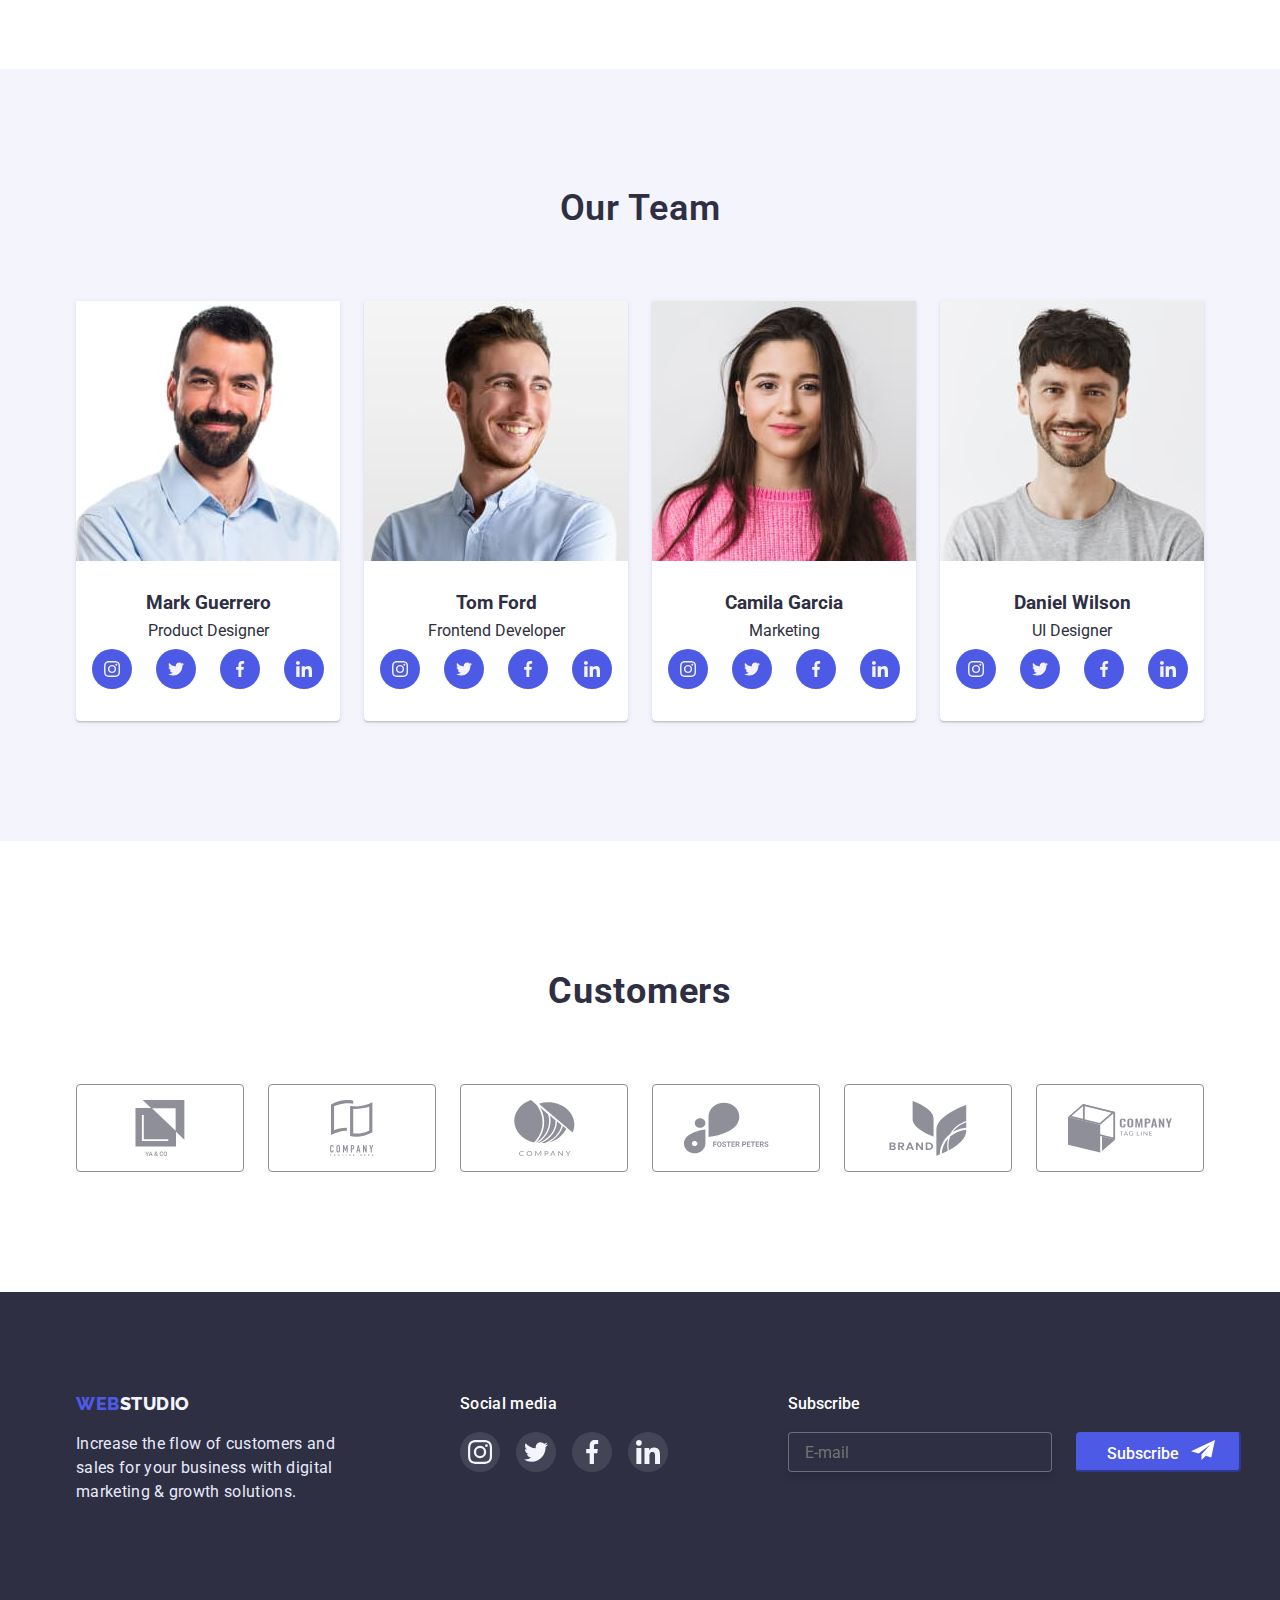
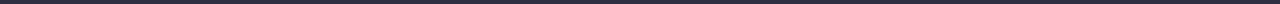
==== commit a31cccab: "hw6" ====
--- a/index.html
+++ b/index.html
@@ -413,6 +413,15 @@
               </li>
             </ul>
           </div>
+          <div class="footer-subscribe">
+            <form action="">
+              <label class="footer-subscribe-title">Subscribe</label>
+                  <div class="footer-subscribe-elements">
+                            <input type="email" name="email" class="footer-subscribe-input" placeholder="E-mail">
+                            <button class="footer-subscribe-button">Subscribe</button>
+                        </div>
+            </form>
+          </div>
         </div>
       </div>
     </footer>
@@ -427,6 +436,63 @@
             ></use>
           </svg>
         </button>
+         <div class="modal-container">
+            <p class="modal-title">Leave your contacts and we will call you back</p>
+             <form class="modal-form">
+                <div class="modal-form-content">
+                    <label class="modal-form-label" for="modal-name">Name </label>
+                    <input type="name" name="name"
+                           placeholder=""
+                           required="" class="modal-form-input" id="modal-name">
+                    <div class="modal-svg">
+                        <svg class="modal-icon-svg" width="18px" height="24px">
+                            <use class="modal-icon-use" href="./images/icons-2.svg#icon-person-black"></use>
+                        </svg>
+                    </div>
+                </div>
+                 <div class="modal-form-content">
+                    <label class="modal-form-label" for="modal-tel">Phone</label>
+                    <input type="tel" name="tel"
+                           placeholder="" required=""
+                           class="modal-form-input" id="modal-tel" >
+                    <div class="modal-svg">
+                        <svg class="modal-icon-svg" width="18px" height="24px">
+                            <use class="modal-icon-use" href="./images/icons-2.svg#icon-phone-black"></use>
+                        </svg>
+                    </div>
+                </div>
+                <div class="modal-form-content">
+                    <label class="modal-form-label" for="modal-email">Email</label>
+                    <input type="email" name="email"
+                           placeholder=""
+                           required="" class="modal-form-input" id="modal-email">
+                    <div class="modal-svg">
+                        <svg class="modal-icon-svg" width="18px" height="24px">
+                            <use class="modal-icon-use" href="./images/icons-2.svg#icon-email-black"></use>
+                        </svg>
+                    </div>
+                </div>
+                 <div class="modal-form-content">
+                    <label class="modal-form-label" for="modal-textarea">Comment</label>
+                    <textarea class="modal-form-textarea" id="modal-textarea" 
+                    placeholder="Text input" name="user-form"></textarea>
+                </div>
+                <div class="modal-form-bottom">
+                    <div class="modal-form-privacy-policy">
+                        <label name="user-policy" value="" class="modal-form-privacy-policy-label">
+                            <input type="checkbox" name="user-policy" class="modal-checkbox">
+                            <span class="icon-modal"></span>
+                            <span>I accept the terms and conditions of the &nbsp;
+                            <a href="" class="modal-form-privacy-policy-link"> Privacy
+                                Policy</a></span>
+                        </label>
+                    </div>
+                    <button
+                            class="modal-form-button" type="submit">Send
+                    </button>
+                </div>
+            </form>
+            </div>
       </div>
     </div>
 
--- a/css/styles.css
+++ b/css/styles.css
@@ -824,6 +824,68 @@
   background-color: #31d0aa;
 }
 
+.footer-subscribe {
+  margin-left: auto;
+}
+.footer-subscribe-title {
+  font-weight: 500;
+  font-size: 16px;
+  line-height: 24px;
+  color: #ffffff;
+  margin-bottom: 16px;
+  display: block;
+}
+
+.footer-subscribe-elements {
+  display: flex;
+}
+
+.footer-subscribe-input {
+  width: 264px;
+  height: 40px;
+  border: 1px solid rgba(255, 255, 255, 0.3);
+  filter: drop-shadow(0px 4px 4px rgba(0, 0, 0, 0.15));
+  border-radius: 4px;
+  padding: 8px 16px;
+  background-color: #2e2f42;
+  color: #ffffff;
+}
+.footer-subscribe-button {
+  width: 165px;
+  height: 40px;
+  font-weight: 500;
+  font-size: 16px;
+  line-height: 1.5;
+  text-align: center;
+  padding: 8px 56px 8px 24px;
+  margin-left: 24px;
+
+  background-color: var(--button-color);
+  border-color: var(--button-color);
+  border-radius: 4px;
+  color: #ffffff;
+
+  position: relative;
+  cursor: pointer;
+  transition: background-color 250ms cubic-bezier(0.4, 0, 0.2, 1);
+}
+
+.footer-subscribe-button:hover {
+  background-color: #404bbf;
+}
+.footer-subscribe-button::after {
+  content: "";
+  position: absolute;
+  background-image: url(../images/subscribe-button.svg);
+  right: 24px;
+  bottom: 8px;
+  display: block;
+  width: 24px;
+  height: 24px;
+  opacity: 1;
+  fill: #ffffff;
+}
+
 .backdrop {
   position: fixed;
   top: 0;
@@ -846,7 +908,7 @@
   left: 50%;
   transform: translate(-50%, -50%);
   width: 408px;
-  height: 576px;
+  padding: 72px 24px 24px;
   background-color: #fcfcfc;
   box-shadow: 0 1px 1px rgba(0, 0, 0, 0.14), 0 1px 3px rgba(0, 0, 0, 0.12),
     0 2px 1px rgba(0, 0, 0, 0.2);
@@ -859,7 +921,7 @@
   right: 24px;
   top: 24px;
   display: flex;
-  justify-content: center;
+  justify-content: space-around;
   align-items: center;
   width: 24px;
   height: 24px;
@@ -876,6 +938,152 @@
 .modal-btn-close:hover .modal-close-svg {
   fill: #ffffff;
 }
-.modal-close-svg{
+.modal-close-svg {
   transition: color 250ms cubic-bezier(0.4, 0, 0.2, 1);
 }
+
+.modal-title {
+  font-weight: 500;
+  font-size: 16px;
+  line-height: 1.5;
+  text-align: center;
+  color: #2e2f42;
+  margin: 0 0 16px 0;
+}
+
+.modal-form-content {
+  margin: 0 0 8px 0;
+}
+
+.modal-form-label {
+  font-weight: 400;
+  font-size: 12px;
+  line-height: 1.3;
+  color: #8e8f99;
+  margin-bottom: 4px;
+  display: block;
+}
+
+.modal-form-input {
+  width: 360px;
+  height: 40px;
+  border: 1px solid rgba(33, 33, 33, 0.2);
+  border-radius: 4px;
+  padding: 8px 0 8px 38px;
+  position: relative;
+  transition: border-color 250ms cubic-bezier(0.4, 0, 0.2, 1);
+}
+.modal-svg {
+  position: relative;
+}
+.modal-icon-svg {
+  position: absolute;
+  display: inline-block;
+  left: 16px;
+  bottom: 7px;
+  width: 18px;
+  height: 24px;
+  fill: #2e2f42;
+}
+
+.modal-form-label {
+  font-weight: 400;
+  font-size: 12px;
+  line-height: 1.3;
+  color: #8e8f99;
+  margin-bottom: 4px;
+  display: block;
+}
+
+.modal-form-textarea {
+  width: 360px;
+  height: 120px;
+  border: 1px solid rgba(33, 33, 33, 0.2);
+  border-radius: 4px;
+  resize: none;
+  padding: 8px 16px;
+  transition: border-color 250ms cubic-bezier(0.4, 0, 0.2, 1);
+}
+
+.modal-form-privacy-policy {
+  font-weight: 400;
+  font-size: 12px;
+  line-height: 1.33;
+  color: #757575;
+  display: flex;
+  align-items: center;
+  letter-spacing: 0.04em;
+  margin: 16px 0 24px 0;
+}
+
+.modal-form-privacy-policy-label {
+  display: flex;
+  align-items: center;
+  cursor: pointer;
+}
+
+.modal-checkbox {
+  margin-right: 8px;
+  width: 16px;
+  height: 16px;
+}
+.icon-modal {
+  position: absolute;
+  width: 16px;
+  height: 16px;
+  border: 1.25px solid #2e2f42;
+  border-radius: 2px;
+}
+
+.modal-form-privacy-policy-link {
+  font-weight: 400;
+  font-size: 12px;
+  line-height: 1.33;
+  text-decoration-line: underline;
+  color: #4d5ae5;
+}
+
+.modal-form-button {
+  background-color: #4d5ae5;
+  box-shadow: 0 4px 4px rgb(0 0 0 / 15%);
+  border-radius: 4px;
+  padding: 16px 32px;
+  width: 169px;
+  height: 56px;
+  margin: auto;
+  font-weight: 500;
+  font-size: 16px;
+  line-height: 24px;
+  text-align: center;
+  color: #ffffff;
+  cursor: pointer;
+  display: block;
+  transition: background-color 250ms cubic-bezier(0.4, 0, 0.2, 1);
+  border: none;
+}
+.modal-form-button:hover {
+  background-color: #404bbf;
+}
+.modal-form-input:focus {
+  outline: none;
+  border-color: #4d5ae5;
+}
+
+.modal-form-textarea:focus {
+  outline: none;
+  border-color: #4d5ae5;
+}
+
+.modal-checkbox:checked + .icon-modal {
+  background-color: #404bbf;
+  background-image: url(../images/tick.svg);
+  background-repeat: no-repeat;
+  background-position: center;
+  background-size: contain;
+  opacity: 1;
+  border-color: #404bbf;
+}
+.modal-form-input:focus ~ .modal-svg .modal-icon-svg {
+  fill: #404bbf;
+  transition: fill 250ms cubic-bezier(0.4, 0, 0.2, 1);
+}
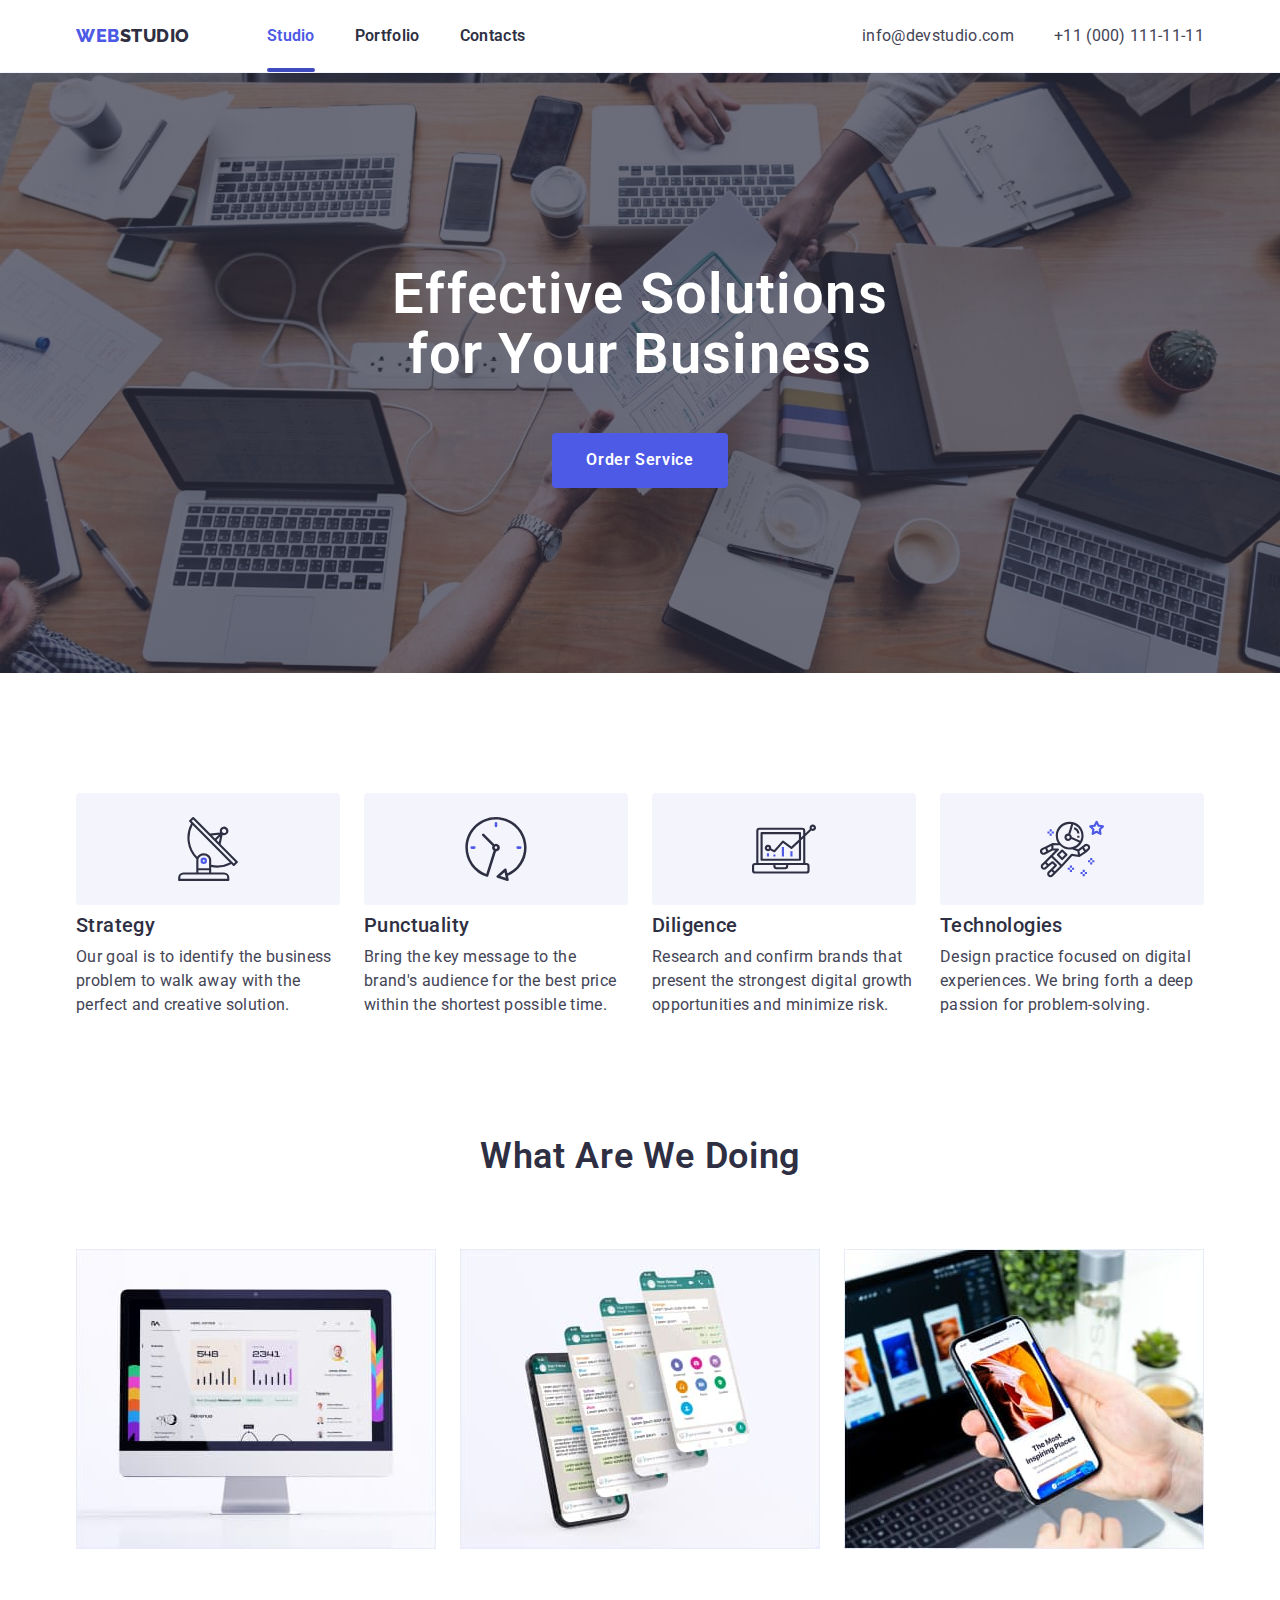
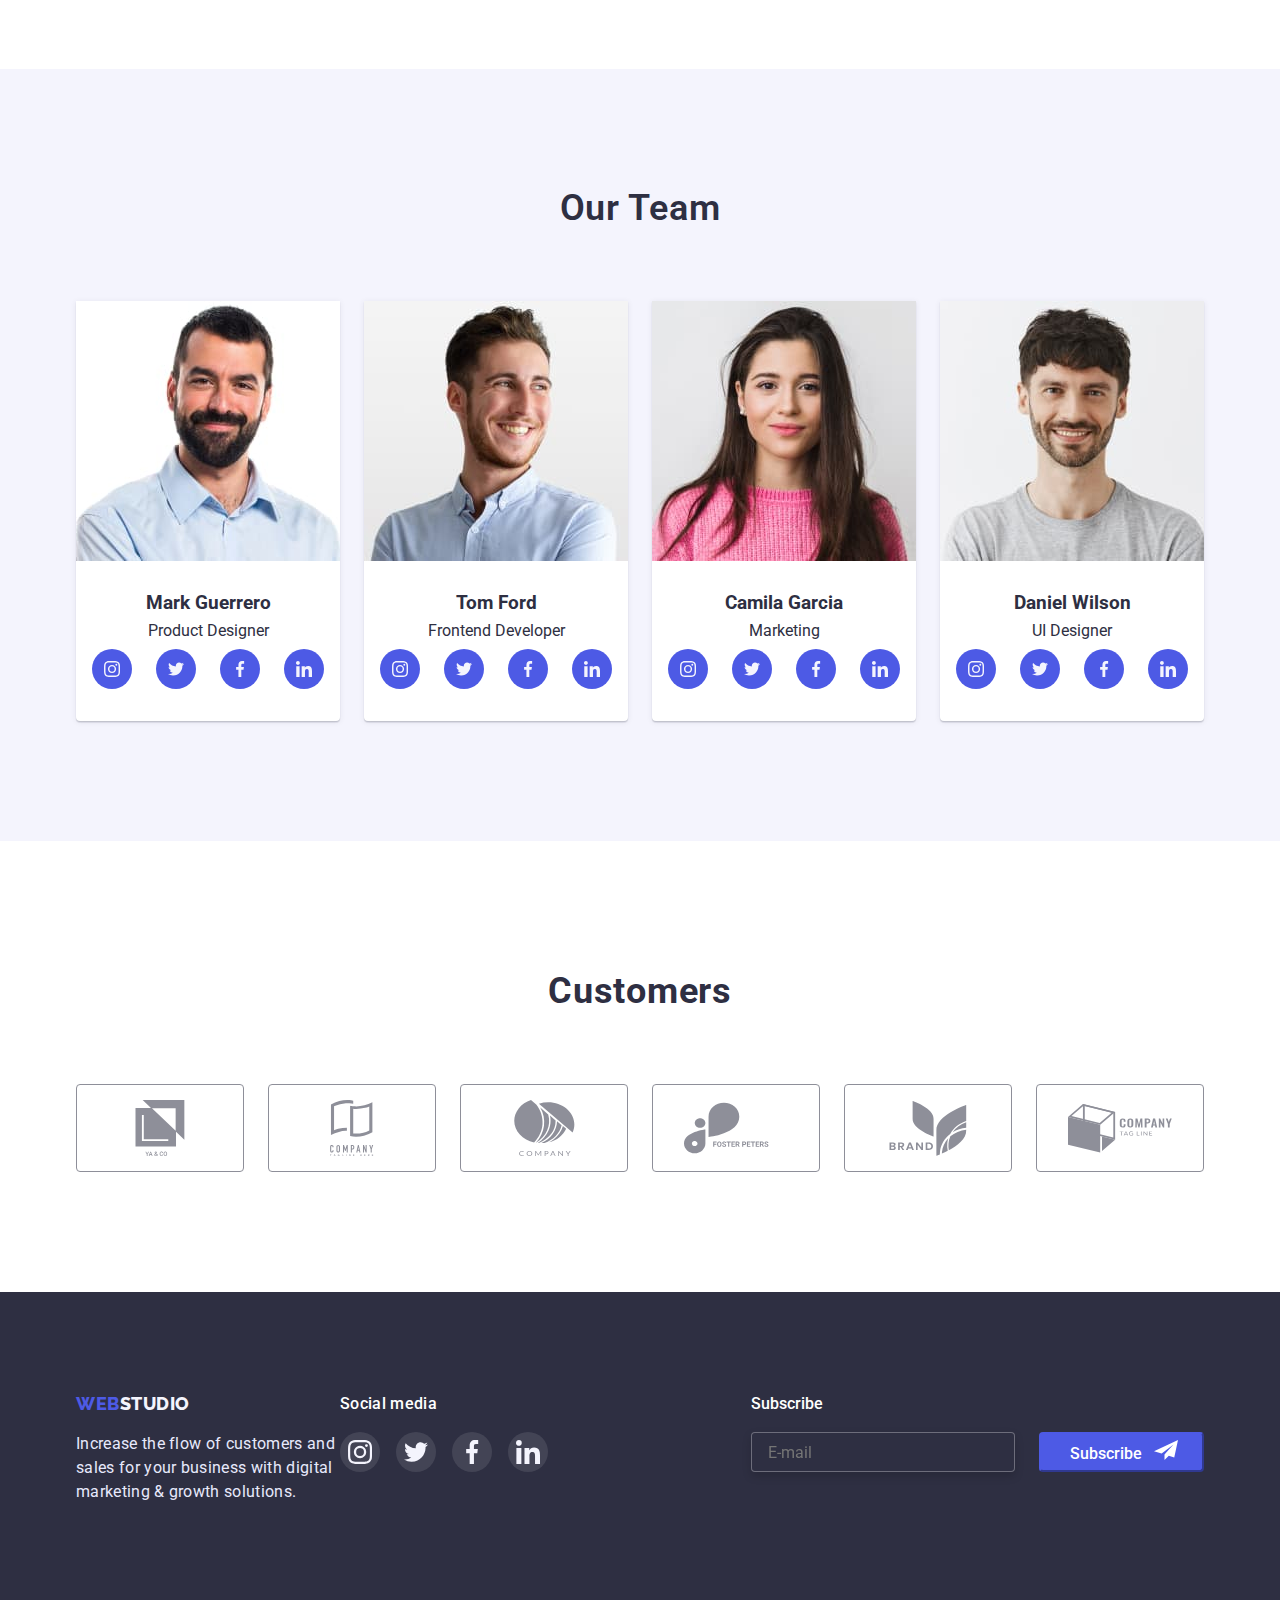
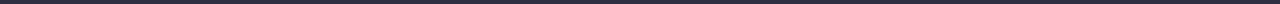
==== commit fd20b0f8: "hw6 addition" ====
--- a/index.html
+++ b/index.html
@@ -439,7 +439,7 @@
          <div class="modal-container">
             <p class="modal-title">Leave your contacts and we will call you back</p>
              <form class="modal-form">
-                <div class="modal-form-content">
+                <div class="modal-form-content-icon">
                     <label class="modal-form-label" for="modal-name">Name </label>
                     <input type="name" name="name"
                            placeholder=""
@@ -450,7 +450,7 @@
                         </svg>
                     </div>
                 </div>
-                 <div class="modal-form-content">
+                 <div class="modal-form-content-icon">
                     <label class="modal-form-label" for="modal-tel">Phone</label>
                     <input type="tel" name="tel"
                            placeholder="" required=""
@@ -461,7 +461,7 @@
                         </svg>
                     </div>
                 </div>
-                <div class="modal-form-content">
+                <div class="modal-form-content-icon">
                     <label class="modal-form-label" for="modal-email">Email</label>
                     <input type="email" name="email"
                            placeholder=""
@@ -477,7 +477,6 @@
                     <textarea class="modal-form-textarea" id="modal-textarea" 
                     placeholder="Text input" name="user-form"></textarea>
                 </div>
-                <div class="modal-form-bottom">
                     <div class="modal-form-privacy-policy">
                         <label name="user-policy" value="" class="modal-form-privacy-policy-label">
                             <input type="checkbox" name="user-policy" class="modal-checkbox">
@@ -487,10 +486,9 @@
                                 Policy</a></span>
                         </label>
                     </div>
-                    <button
+                <button
                             class="modal-form-button" type="submit">Send
                     </button>
-                </div>
             </form>
             </div>
       </div>
--- a/css/styles.css
+++ b/css/styles.css
@@ -791,7 +791,6 @@
 
 .footer-addition {
   display: flex;
-  gap: 120px;
 }
 .footer-title {
   font-weight: 500;
@@ -939,7 +938,7 @@
   fill: #ffffff;
 }
 .modal-close-svg {
-  transition: color 250ms cubic-bezier(0.4, 0, 0.2, 1);
+  transition: fill 250ms cubic-bezier(0.4, 0, 0.2, 1);
 }
 
 .modal-title {
@@ -950,9 +949,8 @@
   color: #2e2f42;
   margin: 0 0 16px 0;
 }
-
-.modal-form-content {
-  margin: 0 0 8px 0;
+.modal-form-content-icon{
+ margin: 0 0 8px 0;
 }
 
 .modal-form-label {
@@ -1001,8 +999,16 @@
   border: 1px solid rgba(33, 33, 33, 0.2);
   border-radius: 4px;
   resize: none;
-  padding: 8px 16px;
+   padding: 8px 16px;
   transition: border-color 250ms cubic-bezier(0.4, 0, 0.2, 1);
+}
+
+.modal-form-textarea::placeholder {
+    font-weight: 400;
+    font-size: 12px;
+    line-height: 16px;
+    letter-spacing: 0.04em;
+    color: rgba(117, 117, 117, 0.5);
 }
 
 .modal-form-privacy-policy {
